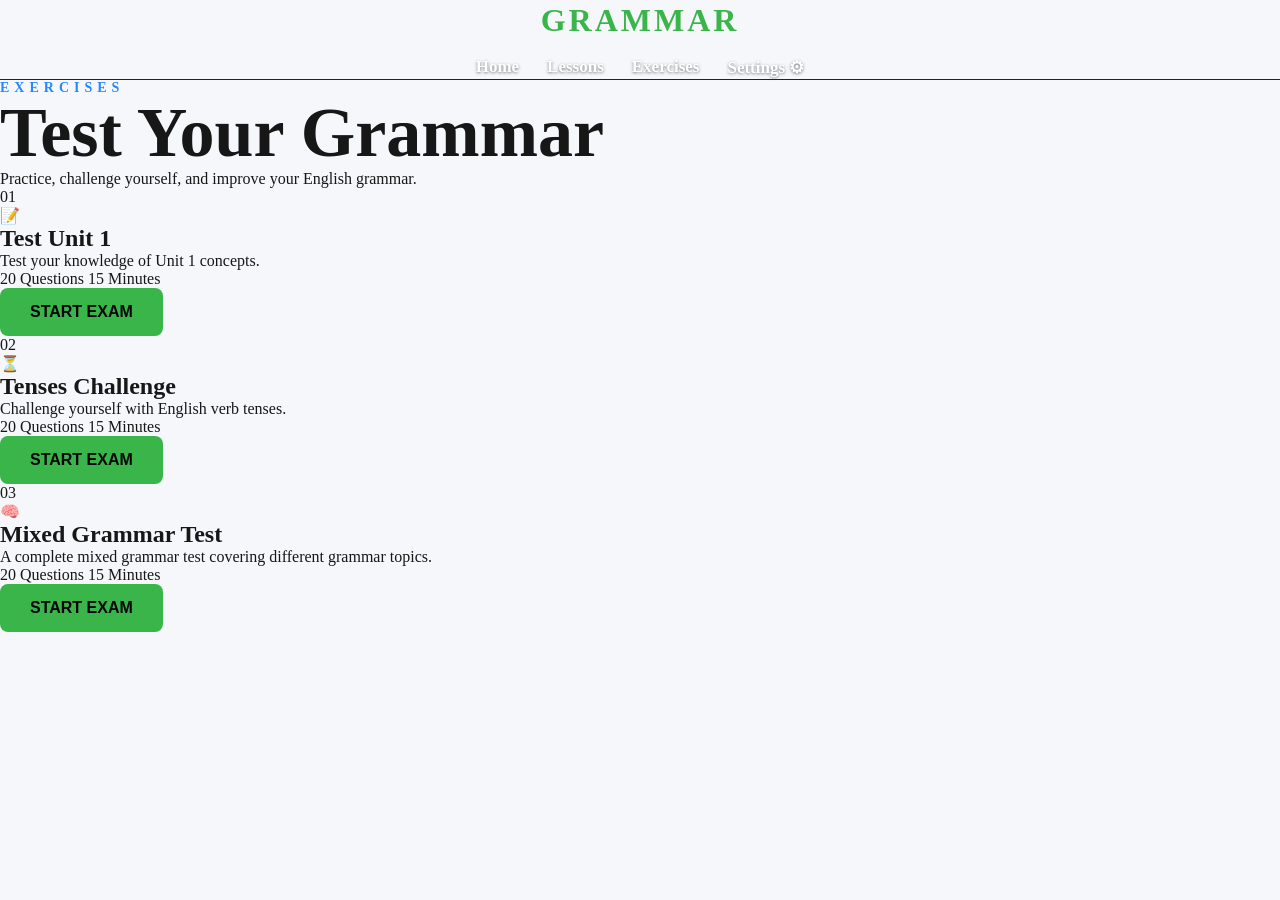
==== Exercises.html @ 9799be57 "Update Exercises.html" ====
<!DOCTYPE html>
<html lang="en">

<head>
	<meta charset="UTF-8">

	<meta
		name="viewport"
		content="width=device-width, initial-scale=1.0"
	>

	<title>GRAMMAR | Exercises</title>

	<link rel="stylesheet" href="Style.css">

</head>


<body>


	<!-- ================= NAVBAR ================= -->

	<nav class="main-navbar" aria-label="Main navigation">

		<h2>GRAMMAR</h2>

		<div class="nav-links">
			<a href="index.html">Home</a>
			<a href="Lessons.html">Lessons</a>
			<a href="Exercises.html" class="active">Exercises</a>
			<a href="settings.html">Settings ⚙</a>
		</div>

	</nav>


	<!-- ================= EXERCISES ================= -->

	<main class="exercises-page">

		<header class="exercises-header">

			<p class="section-label">EXERCISES</p>

			<h1>Test Your Grammar</h1>

			<p class="exercises-description">
				Practice, challenge yourself, and improve your English grammar.
			</p>

		</header>


		<section
			id="exercisesContainer"
			class="exercises-container"
			aria-label="Grammar exercises"
		></section>

	</main>

	<script src="script.js"></script>
	<script src="exercises.js"></script>

</body>

</html>
---- Style.css ----
:root {
    --background: #08080d;
    --text: white;
    --card: #111118;
    --border: #24242d;
    --muted: #aaa;
}

html[data-theme="light"] {
    --background: #f5f7fb;
    --text: #171717;
    --card: white;
    --border: #ddddE5;
    --muted: #666;
}

html[data-theme="dark"] {
    --background: #08080d;
    --text: white;
    --card: #111118;
    --border: #24242d;
    --muted: #aaa;
}

body {
    background: var(--background);
    color: var(--text);
    transition: background 0.3s ease, color 0.3s ease;
}

nav {
    border-bottom-color: var(--border);
}

.nav-links a {
    color: var(--text);
}

.settings-card {
    background: var(--card);
    border-color: var(--border);
}

.settings-card p,
.settings-header p {
    color: var(--muted);
}

.language-option,
.theme-option {
    color: var(--text);
    background: var(--card);
    border-color: var(--border);
}

.theme-option.selected {
    border-color: #39b54a;
    box-shadow: 0 0 0 2px rgba(57, 181, 74, 0.25);
}

* {
    margin: 0;
    padding: 0;
    box-sizing: border-box;
}

/* =====================
   SPLASH SCREEN
===================== */

#splash {
    position: fixed;
    inset: 0;

    background: #08080d;

    display: flex;
    flex-direction: column;
    justify-content: center;
    align-items: center;

    z-index: 9999;

    transition: opacity 0.5s ease;
}

#splash.hide {
    opacity: 0;
}


/* LOGO */

.logo {
    font-size: 55px;
    font-weight: 900;
    letter-spacing: 8px;

    /* أخضر عادي */
    color: #39b54a;

    opacity: 0;

    animation: logoShow 1.5s ease forwards;
}


/* LOADER */

.loader {
    width: 45px;
    height: 45px;

    margin-top: 30px;

    border-radius: 50%;

    border: 4px solid #222;

    border-top: 4px solid #39b54a;
    border-right: 4px solid #008cff;

    animation: spin 1s linear infinite;
}


#splash p {
    margin-top: 15px;

    color: #aaa;

    font-size: 14px;

    letter-spacing: 2px;
}


#splash h1 {
    width: min(100% - 32px, 700px);

    font-size: clamp(22px, 8vw, 60px);

    line-height: 1.05;

    text-align: center;

    white-space: nowrap;
}


/* =====================
   ANIMATIONS
===================== */

@keyframes logoShow {

    0% {
        opacity: 0;
        transform: scale(0.5);
    }

    70% {
        opacity: 1;
        transform: scale(1.1);
    }

    100% {
        opacity: 1;
        transform: scale(1);
    }

}


@keyframes spin {

    from {
        transform: rotate(0deg);
    }

    to {
        transform: rotate(360deg);
    }

}


/* =====================
   MAIN WEBSITE
===================== */

#main {
    display: none;

    min-height: 100vh;

    animation: homeShow 1s ease;
}


@keyframes homeShow {

    from {
        opacity: 0;
        transform: translateY(30px);
    }

    to {
        opacity: 1;
        transform: translateY(0);
    }

}


/* =====================
   NAVBAR
===================== */

nav {
    height: 80px;

    display: flex;

    align-items: center;

    justify-content: space-between;

    padding: 0 8%;

    border-bottom: 1px solid #222;
}


nav h2 {
    color: #39b54a;

    letter-spacing: 3px;
}


/* NAV LINKS */

.nav-links {
    display: flex;

    gap: 30px;
}


.nav-links a {
    color: white;

    text-decoration: none;

    transition: 0.3s;
}


.nav-links a:hover {
    color: #39b54a;
}


/* =====================
   HERO
===================== */

.hero {
    min-height: auto;
    margin-top: 0;
    padding: 60px 7% 40px;
    align-items: flex-start;
}


.small {
    color: #008cff;

    letter-spacing: 4px;

    margin-bottom: 20px;
}


h1 {
    font-size: 70px;

    line-height: 1.05;
}


h1 span {
    color: #39b54a;
}


.description {
    max-width: 550px;

    color: #aaa;

    font-size: 18px;

    line-height: 1.7;

    margin: 25px 0;
}


/* =====================
   BUTTON
===================== */

button,
.button {
    border: none;

    padding: 15px 30px;

    border-radius: 8px;

    background: #39b54a;

    color: #050505;

    font-size: 16px;

    font-weight: bold;

    cursor: pointer;

    transition: 0.3s;

    display: inline-block;

    text-decoration: none;
}


button:hover,
.button:hover {
    transform: scale(1.05);

    box-shadow:
        0 0 15px rgba(57, 181, 74, 0.4);
}


/* =====================
   MOBILE
===================== */

@media (max-width: 768px) {

    nav {
        height: auto;
        min-height: 60px;
        padding: 10px 6px;
        gap: 5px;
        flex-wrap: nowrap;
    }


    nav h2 {
        font-size: 15px;
        letter-spacing: 1px;
        flex-shrink: 0;
    }


    .nav-links {
        display: flex;
        align-items: center;
        justify-content: flex-end;
        gap: 8px;
        flex: 1;
        flex-wrap: nowrap;
    }


    .nav-links a {
        font-size: 11px;
        white-space: nowrap;
    }


    .hero {
        min-height: calc(100vh - 120px);

        padding: 50px 7%;
    }


    h1 {
        font-size: 45px;
    }


    .description {
        font-size: 16px;
    }


    .logo {
        font-size: 40px;

        letter-spacing: 5px;
    }


    #splash h1 {
        width: calc(100% - 32px);

        font-size: clamp(22px, 8vw, 32px);
    }

}

.sound-toggle {
    padding: 8px 12px;
    font-size: 20px;
    background: transparent;
    color: white;
}

/* SETTINGS PAGE */
.settings-page {
    width: min(900px, 92%);
    margin: 40px auto;
}

.settings-header {
    text-align: center;
    margin-bottom: 28px;
}

.settings-icon {
    font-size: 38px;
}

.settings-header h1 {
    font-size: 42px;
    margin: 10px 0;
}

.settings-header p,
.settings-card p {
    color: #aaa;
}

.settings-card {
    background: #111118;
    border: 1px solid #24242d;
    border-radius: 16px;
    padding: 22px;
    margin-bottom: 20px;
}

.settings-card-title {
    display: flex;
    align-items: center;
    gap: 14px;
    margin-bottom: 22px;
}

.settings-title-icon {
    font-size: 28px;
}

.settings-card-title h2 {
    font-size: 21px;
    margin-bottom: 4px;
}

.setting-row,
.app-info {
    display: flex;
    align-items: center;
    justify-content: space-between;
    gap: 20px;
    padding: 17px 0;
    border-top: 1px solid #252530;
}

.setting-row h3 {
    font-size: 16px;
    margin-bottom: 6px;
}

.setting-row p {
    font-size: 13px;
}

.volume-control {
    display: flex;
    align-items: center;
    gap: 10px;
    min-width: 180px;
}

.volume-control input {
    accent-color: #39b54a;
    width: 130px;
}

.language-options,
.theme-options {
    display: grid;
    gap: 10px;
}

.language-option,
.theme-option {
    display: flex;
    align-items: center;
    gap: 12px;
    width: 100%;
    padding: 14px;
    color: white;
    background: #181820;
    border: 1px solid #292936;
    border-radius: 12px;
}

.language-option {
    cursor: pointer;
}

.language-option input {
    display: none;
}

.language-info {
    display: flex;
    align-items: center;
    gap: 12px;
    flex: 1;
}

.language-info small {
    display: block;
    color: #999;
    margin-top: 4px;
}

.theme-options {
    grid-template-columns: repeat(3, 1fr);
}

.theme-option {
    justify-content: center;
    cursor: pointer;
    font-size: 15px;
}

.theme-option:hover,
.language-option:hover {
    border-color: #39b54a;
    background: #1d1d27;
}

@media (max-width: 600px) {
    nav {
        padding: 10px 8px;
        min-height: 60px;
        gap: 6px;
    }

    nav h2 {
        font-size: 15px;
        letter-spacing: 1px;
    }

    .nav-links {
        gap: 5px;
    }

    .nav-links a {
        font-size: 10px;
        white-space: nowrap;
    }

    .settings-page {
        width: 94%;
        margin: 25px auto;
    }

    .settings-header h1 {
        font-size: 30px;
    }

    .settings-card {
        padding: 16px;
        border-radius: 13px;
    }

    .setting-row {
        align-items: flex-start;
        flex-direction: column;
        gap: 12px;
    }

    .volume-control {
        width: 100%;
        min-width: 0;
    }

    .volume-control input {
        width: 100%;
    }

    .theme-options {
        grid-template-columns: 1fr;
    }

    .app-info {
        font-size: 14px;
    }
}

.main-navbar {
    display: flex;
    flex-direction: column;
    align-items: center;
    justify-content: center;
    gap: 18px;
    padding: 22px 30px;
    text-align: center;
}

.main-navbar h2 {
    margin: 0;
    font-size: 32px;
    font-weight: 800;
    letter-spacing: 2px;
    color: #7c3aed;
}

.main-navbar .nav-links {
    display: flex;
    justify-content: center;
    align-items: center;
    gap: 28px;
    flex-wrap: wrap;
}

.main-navbar .nav-links a {
    color: #222;
    font-size: 17px;
    font-weight: 700;
    text-decoration: none;
    transition: color 0.3s ease, transform 0.3s ease;
}

.main-navbar .nav-links a:hover {
    color: #7c3aed;
    transform: translateY(-2px);
}

@media (max-width: 600px) {
    .main-navbar .nav-links {
        gap: 14px;
    }

    .main-navbar .nav-links a {
        font-size: 15px;
    }
}

nav h2,
.main-navbar h2 {
    color: #39b54a !important;
    font-weight: 900;
    letter-spacing: 3px;
}

.nav-links a,
.main-navbar .nav-links a {
    color: #ffffff !important;
    font-size: 17px;
    font-weight: 700;
    text-decoration: none;
    text-shadow: 0 1px 3px rgba(0, 0, 0, 0.5);
}

.nav-links a:hover,
.main-navbar .nav-links a:hover {
    color: #39b54a !important;
}

.lessons-container {
    display: grid;
    grid-template-columns: repeat(auto-fit, minmax(240px, 1fr));
    gap: 24px;
    padding: 30px 7%;
}

.lesson-card {
    padding: 18px;
    border: 1px solid var(--border);
    border-radius: 16px;
    background: var(--card);
}

.lesson-card img {
    width: 100%;
    height: 160px;
    object-fit: cover;
    border-radius: 12px;
    cursor: pointer;
}

.lesson-card .lesson-content-image {
    height: auto;
    max-height: none;
    object-fit: contain;
    cursor: default;
}

.lesson-card h2 {
    color: #39b54a;
}

.lesson-card p,
.lesson-text p {
    color: var(--muted);
}

.lesson-content {
    display: none;
    margin: 20px 7%;
    padding: 25px;
    border: 1px solid var(--border);
    border-radius: 16px;
    background: var(--card);
}

.lesson-content.show {
    display: block;
}

.lesson-content-inner {
    position: relative;
}

.close-lesson {
    float: right;
    cursor: pointer;
}

.lesson-image {
    display: block;
    max-width: 100%;
    margin: 25px auto;
    border-radius: 12px;
    cursor: zoom-in;
}

.lesson-text {
    margin: 25px 0;
}
/* =========================================
   LESSONS PAGE
========================================= */


.lessons-page {

    width: 90%;

    max-width: 1000px;

    margin: 70px auto;

    padding-bottom: 80px;

}



/* HEADER */

.lessons-header {

    text-align: center;

    margin-bottom: 45px;

}


.section-label {

    color: #2588ff;

    letter-spacing: 5px;

    font-size: 14px;

    font-weight: bold;

}


.lessons-header h1 {

    font-size: 45px;

    margin: 10px 0;

}


.lessons-description {

    color: #999;

    font-size: 18px;

}



/* =========================================
   LESSON CARDS
========================================= */


.lessons-container {

    display: grid;

    grid-template-columns:
        repeat(2, 1fr);

    gap: 20px;

}



.lesson-card {

    background:
        rgba(255,255,255,0.04);

    border:
        1px solid rgba(255,255,255,0.08);

    border-radius: 20px;

    overflow: hidden;

    cursor: pointer;

    transition:
        transform 0.25s,
        border 0.25s,
        box-shadow 0.25s;

}


.lesson-card:hover {

    transform:
        translateY(-6px);

    border-color:
        #39c052;

    box-shadow:
        0 10px 35px
        rgba(57,192,82,0.12);

}

.lesson-card.is-hidden {
    display: none;
}

.lesson-card.is-open {
    grid-column: 1 / -1;
    cursor: default;
    transform: none;
    animation: lesson-card-open 0.35s ease both;
}

.lesson-card.is-open:hover {
    transform: none;
}

@keyframes lesson-card-open {
    from {
        opacity: 0.7;
        transform: translateY(10px) scale(0.98);
    }

    to {
        opacity: 1;
        transform: translateY(0) scale(1);
    }
}

/* IMAGE */

.lesson-image {

    position: relative;

    width: 100%;

    height: 210px;

    overflow: hidden;

}


.lesson-image img {

    width: 100%;

    height: 100%;

    object-fit: cover;

    display: block;

    transition:
        transform 0.4s;

}


.lesson-card:hover
.lesson-image img {

    transform:
        scale(1.05);

}



/* NUMBER */

.lesson-number {

    position: absolute;

    top: 15px;

    left: 15px;

    background:
        #39c052;

    color:
        #000;

    font-weight: bold;

    padding:
        7px 12px;

    border-radius:
        10px;

}



/* CARD INFO */

.lesson-card-info {

    padding: 22px;

}


.lesson-card-info h2 {

    margin: 0 0 8px;

    font-size: 24px;

}


.lesson-card-info p {

    margin: 0 0 18px;

    color: #999;

}


.lesson-open {

    color:
        #39c052;

    font-weight:
        bold;

}



/* =========================================
   LESSON CONTENT
========================================= */


.lesson-content {

    display: none;

    margin-top: 35px;

}

.lesson-content.show {

    display: block;

}



.lesson-content-inner {

    padding: 30px;

    border-radius: 22px;

    background:
        rgba(255,255,255,0.035);

    border:
        1px solid rgba(255,255,255,0.08);

}



.lesson-content-header {

    margin-bottom: 30px;

}


.lesson-content-header span {

    color:
        #2588ff;

    letter-spacing:
        4px;

    font-size:
        13px;

}


.lesson-content-header h2 {

    font-size:
        35px;

    margin:
        10px 0;

}


.lesson-content-header p {

    color:
        #999;

}



/* CONTENT IMAGES */

.lesson-content-image {

    display: block;

    width: 100%;

    max-width: 850px;

    height: auto;

    margin:
        25px auto;

    border-radius:
        15px;

}

.lesson-card-content {
    padding: 30px;
    border-radius: 20px;
    background: rgba(255, 255, 255, 0.035);
    border: 1px solid rgba(255, 255, 255, 0.08);
    animation: lesson-content-reveal 0.3s ease both;
}

.lesson-back {
    display: inline-flex;
    align-items: center;
    gap: 8px;
    margin-bottom: 28px;
    padding: 10px 14px;
    border: 1px solid rgba(57, 192, 82, 0.45);
    border-radius: 10px;
    background: transparent;
    color: #39c052;
    font: inherit;
    font-weight: 700;
    cursor: pointer;
    transition: background 0.2s, color 0.2s;
}

.lesson-back:hover {
    background: #39c052;
    color: #000;
}

@keyframes lesson-content-reveal {
    from {
        opacity: 0;
        transform: translateY(12px);
    }

    to {
        opacity: 1;
        transform: translateY(0);
    }
}



/* TEXT */

.lesson-text {

    margin:
        30px 0;

}


.lesson-text h3 {

    color:
        #39c052;

    font-size:
        25px;

    margin-bottom:
        10px;

}


.lesson-text p {

    color:
        #ddd;

    font-size:
        18px;

    line-height:
        1.8;

}



/* =========================================
   MOBILE
========================================= */


@media (max-width: 600px) {


    .lessons-page {

        width: 92%;

        margin:
            45px auto;

    }


    .lessons-header h1 {

        font-size:
            34px;

    }


    .lessons-description {

        font-size:
            16px;

    }


    .lessons-container {

        grid-template-columns:
            1fr;

    }


    .lesson-image {

        height:
            180px;

    }


    .lesson-card-info h2 {

        font-size:
            21px;

    }


    .lesson-content-inner {

        padding:
            20px;

    }


    .lesson-card-content {

        padding:
            20px;

    }


    .lesson-content-header h2 {

        font-size:
            28px;

    }


    .lesson-text p {

        font-size:
            16px;

    }


    .lesson-content-image {

        width: 100%;

        border-radius:
            12px;

    }

}
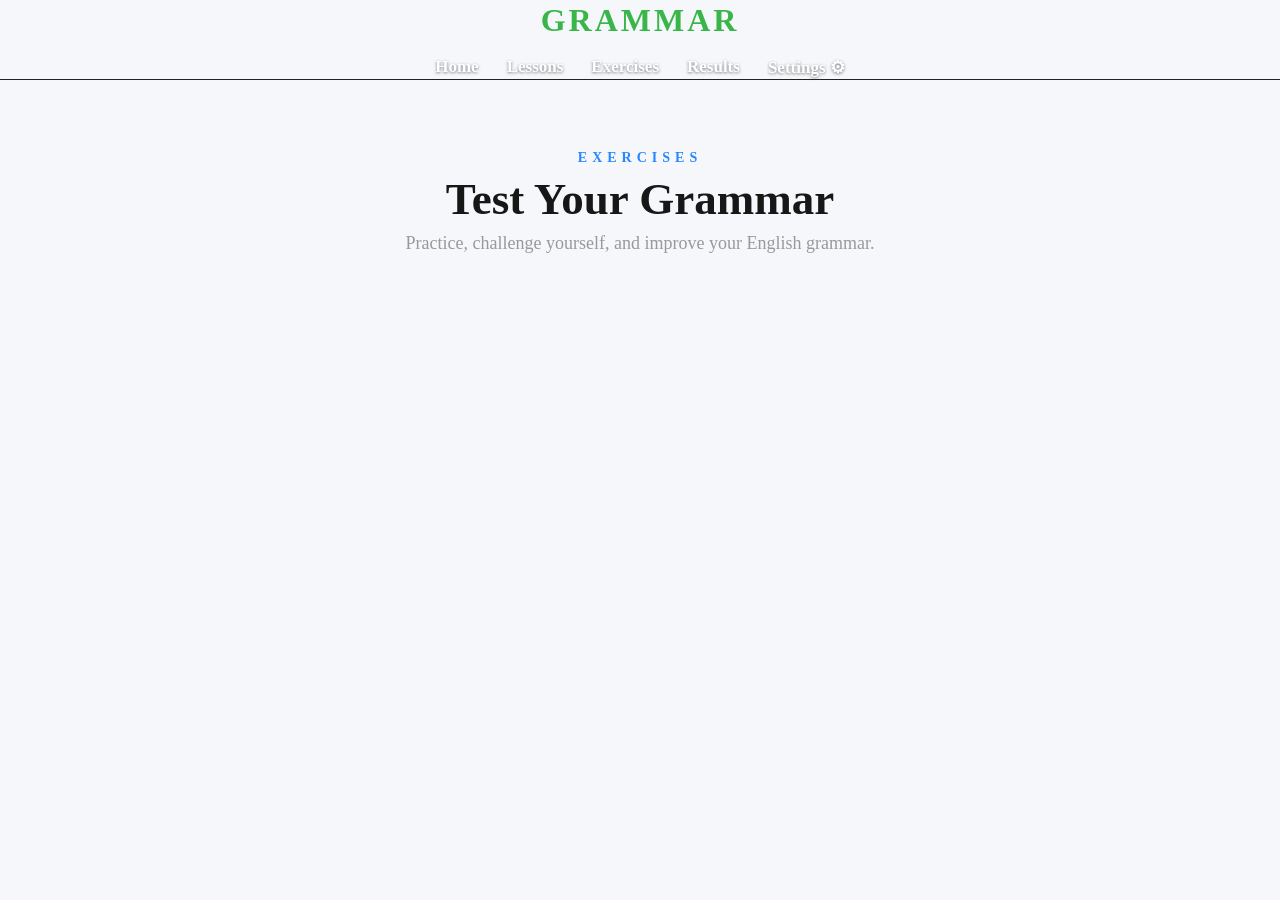
==== commit c7369c52: "Update Exercises.html" ====
--- a/Exercises.html
+++ b/Exercises.html
@@ -29,6 +29,7 @@
 			<a href="index.html">Home</a>
 			<a href="Lessons.html">Lessons</a>
 			<a href="Exercises.html" class="active">Exercises</a>
+			<a href="Results.html">Results</a>
 			<a href="settings.html">Settings ⚙</a>
 		</div>
 
--- a/Style.css
+++ b/Style.css
@@ -889,6 +889,429 @@
 
 .lesson-card.is-open:hover {
     transform: none;
+}
+
+/* =========================================
+   EXERCISE CARDS
+========================================= */
+
+.exercises-page {
+    width: 90%;
+    max-width: 1000px;
+    margin: 70px auto;
+    padding-bottom: 80px;
+}
+
+.exercises-header {
+    margin-bottom: 45px;
+    text-align: center;
+}
+
+.exercises-header h1 {
+    margin: 10px 0;
+    font-size: 45px;
+}
+
+.exercises-description {
+    color: #999;
+    font-size: 18px;
+}
+
+.exercises-container {
+    display: grid;
+    grid-template-columns: repeat(2, 1fr);
+    gap: 20px;
+}
+
+.exercise-card {
+    position: relative;
+    display: flex;
+    min-height: 330px;
+    flex-direction: column;
+    padding: 22px;
+    border: 1px solid rgba(255, 255, 255, 0.08);
+    border-radius: 20px;
+    background: rgba(255, 255, 255, 0.04);
+    transition: transform 0.25s, border 0.25s, box-shadow 0.25s;
+}
+
+.exercise-card:hover {
+    transform: translateY(-6px);
+    border-color: #39c052;
+    box-shadow: 0 10px 35px rgba(57, 192, 82, 0.12);
+}
+
+.exercise-card.is-hidden {
+    display: none;
+}
+
+.exercise-card.is-open {
+    grid-column: 1 / -1;
+    min-height: 0;
+    cursor: default;
+    transform: none;
+    animation: exercise-card-open 0.35s ease both;
+}
+
+.exercise-card.is-open:hover {
+    transform: none;
+}
+
+@keyframes exercise-card-open {
+    from {
+        opacity: 0.7;
+        transform: translateY(10px) scale(0.98);
+    }
+
+    to {
+        opacity: 1;
+        transform: translateY(0) scale(1);
+    }
+}
+
+.exercise-number {
+    align-self: flex-start;
+    padding: 7px 12px;
+    border-radius: 10px;
+    background: #39c052;
+    color: #000;
+    font-weight: bold;
+}
+
+.exercise-icon {
+    margin: 22px 0 10px;
+    color: #2588ff;
+    font-size: 42px;
+    line-height: 1;
+}
+
+.exercise-info h2 {
+    margin: 0 0 8px;
+    color: #39c052;
+    font-size: 24px;
+}
+
+.exercise-info p {
+    margin: 0;
+    color: #999;
+    line-height: 1.6;
+}
+
+.exercise-meta {
+    display: flex;
+    gap: 18px;
+    margin-top: auto;
+    padding: 22px 0 18px;
+    color: #ddd;
+    font-size: 14px;
+}
+
+.question-count,
+.exam-time {
+    color: #2588ff;
+}
+
+.start-exam-btn {
+    width: 100%;
+    padding: 12px 16px;
+    border: 1px solid rgba(57, 192, 82, 0.55);
+    border-radius: 10px;
+    background: transparent;
+    color: #39c052;
+    font: inherit;
+    font-weight: bold;
+    cursor: pointer;
+    transition: background 0.2s, color 0.2s;
+}
+
+.start-exam-btn:hover {
+    background: #39c052;
+    color: #000;
+}
+
+.start-exam-btn:disabled {
+    border-color: rgba(153, 153, 153, 0.35);
+    color: #777;
+    cursor: not-allowed;
+}
+
+.start-exam-btn:disabled:hover {
+    background: transparent;
+    color: #777;
+}
+
+.exam-container {
+    display: none;
+}
+
+.exam-container.is-active {
+    display: block;
+    margin-top: 10px;
+    padding: 30px;
+    border: 1px solid rgba(255, 255, 255, 0.08);
+    border-radius: 16px;
+    background: rgba(0, 0, 0, 0.12);
+}
+
+.exam-header,
+.exam-actions {
+    display: flex;
+    align-items: center;
+    justify-content: space-between;
+    gap: 16px;
+}
+
+.back-exam-btn,
+.previous-question-btn,
+.next-question-btn,
+.submit-exam-btn {
+    padding: 10px 14px;
+    border: 1px solid rgba(57, 192, 82, 0.55);
+    border-radius: 10px;
+    background: transparent;
+    color: #39c052;
+    font: inherit;
+    font-weight: 700;
+    cursor: pointer;
+}
+
+.back-exam-btn:hover,
+.previous-question-btn:hover,
+.next-question-btn:hover,
+.submit-exam-btn:hover {
+    background: #39c052;
+    color: #000;
+}
+
+.exam-timer {
+    color: #2588ff;
+    font-size: 20px;
+    font-weight: 700;
+}
+
+.exam-progress-info {
+    margin: 28px 0 8px;
+    color: #999;
+}
+
+.exam-progress {
+    width: 100%;
+    height: 8px;
+    accent-color: #39c052;
+}
+
+.exam-question h2 {
+    margin: 28px 0 20px;
+    color: #ddd;
+    font-size: 24px;
+}
+
+.answer-options {
+    display: grid;
+    gap: 12px;
+}
+
+.answer-option {
+    display: flex;
+    align-items: center;
+    gap: 10px;
+    padding: 14px;
+    border: 1px solid rgba(255, 255, 255, 0.1);
+    border-radius: 10px;
+    color: #ddd;
+    cursor: pointer;
+}
+
+.answer-option:has(input:checked) {
+    border-color: #39c052;
+    color: #39c052;
+}
+
+.exam-actions {
+    justify-content: flex-end;
+    margin-top: 28px;
+}
+
+.exam-empty,
+.exam-result {
+    text-align: center;
+}
+
+.exam-empty h2,
+.exam-result h2 {
+    color: #39c052;
+}
+
+.exam-empty p,
+.exam-result p {
+    color: #999;
+}
+
+.exam-score {
+    color: #2588ff !important;
+    font-size: 38px;
+    font-weight: 700;
+}
+
+.exam-percentage {
+    color: #39c052 !important;
+    font-size: 28px;
+    font-weight: 700;
+}
+
+.wrong-answers {
+    margin-top: 28px;
+    text-align: left;
+}
+
+.wrong-answers h3 {
+    color: #ddd;
+}
+
+.wrong-answer {
+    margin-top: 14px;
+    padding: 14px;
+    border-left: 3px solid #d64b4b;
+    background: rgba(214, 75, 75, 0.08);
+}
+
+.wrong-answer h4 {
+    margin: 0 0 8px;
+    color: #ddd;
+}
+
+.wrong-answer p {
+    margin: 5px 0;
+}
+
+.all-answers-correct {
+    color: #39c052 !important;
+}
+
+.results-page {
+    width: 90%;
+    max-width: 1000px;
+    margin: 70px auto;
+    padding-bottom: 80px;
+}
+
+.results-header {
+    margin-bottom: 45px;
+    text-align: center;
+}
+
+.results-header h1 {
+    margin: 10px 0;
+    font-size: 45px;
+}
+
+.results-description {
+    color: #999;
+    font-size: 18px;
+}
+
+.clear-results-btn {
+    margin-top: 18px;
+    padding: 10px 14px;
+    border: 1px solid rgba(214, 75, 75, 0.65);
+    border-radius: 10px;
+    background: transparent;
+    color: #d64b4b;
+    font: inherit;
+    font-weight: 700;
+    cursor: pointer;
+}
+
+.clear-results-btn:hover {
+    background: #d64b4b;
+    color: #fff;
+}
+
+.clear-results-btn:disabled {
+    cursor: not-allowed;
+    opacity: 0.45;
+}
+
+.results-container {
+    display: grid;
+    gap: 20px;
+}
+
+.result-card {
+    padding: 24px;
+    border: 1px solid rgba(255, 255, 255, 0.08);
+    border-radius: 16px;
+    background: rgba(255, 255, 255, 0.04);
+}
+
+.result-card-header {
+    display: flex;
+    align-items: flex-start;
+    justify-content: space-between;
+    gap: 20px;
+}
+
+.result-card h2 {
+    margin: 4px 0 8px;
+    color: #ddd;
+}
+
+.result-card time,
+.result-attempt {
+    color: #999;
+    font-size: 14px;
+}
+
+.result-attempt {
+    margin: 0;
+    color: #39c052;
+}
+
+.result-summary {
+    display: grid;
+    min-width: 90px;
+    text-align: center;
+}
+
+.result-summary strong {
+    color: #39c052;
+    font-size: 32px;
+}
+
+.result-summary span {
+    color: #999;
+}
+
+.result-wrong-answers {
+    margin-top: 24px;
+}
+
+.result-wrong-answers h3 {
+    color: #ddd;
+}
+
+.results-empty {
+    padding: 60px 20px;
+    border: 1px dashed rgba(255, 255, 255, 0.16);
+    text-align: center;
+}
+
+.results-empty h2 {
+    color: #39c052;
+}
+
+.results-empty p {
+    color: #999;
+}
+
+@media (max-width: 600px) {
+    .result-card-header {
+        flex-direction: column;
+    }
+
+    .result-summary {
+        text-align: left;
+    }
 }
 
 @keyframes lesson-card-open {
@@ -1233,6 +1656,48 @@
     }
 
 
+    .exercises-page {
+
+        width: 92%;
+
+        margin:
+            45px auto;
+
+    }
+
+
+    .exercises-header h1 {
+
+        font-size:
+            34px;
+
+    }
+
+
+    .exercises-description {
+
+        font-size:
+            16px;
+
+    }
+
+
+    .exercises-container {
+
+        grid-template-columns:
+            1fr;
+
+    }
+
+
+    .exercise-card {
+
+        min-height:
+            300px;
+
+    }
+
+
     .lesson-image {
 
         height:
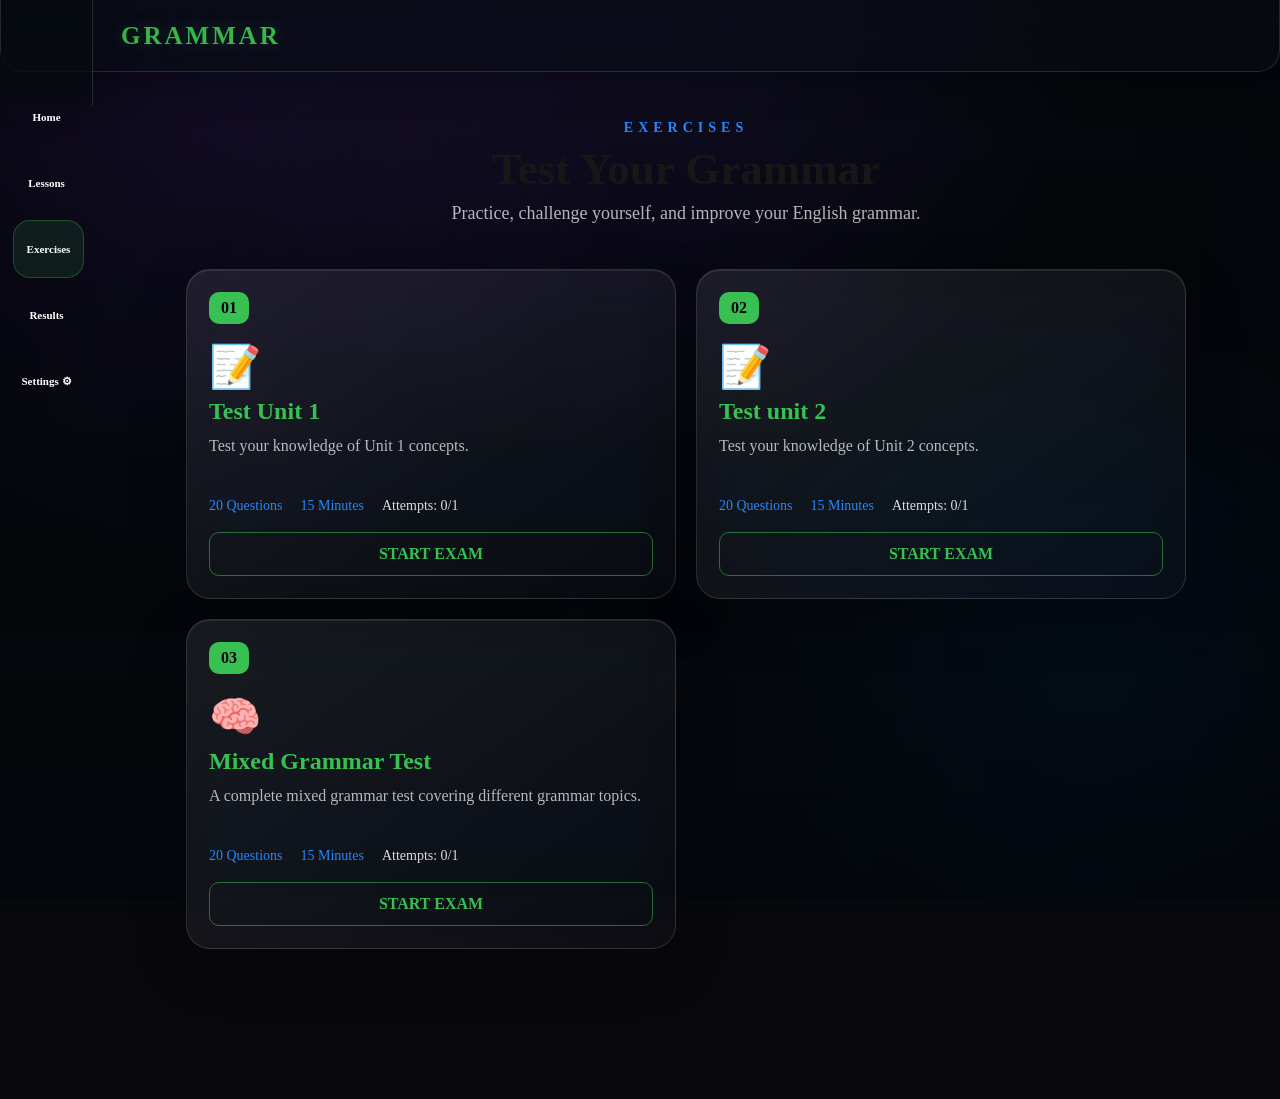
==== commit d11a8ce6: "Format HTML file for better readability" ====
--- a/Exercises.html
+++ b/Exercises.html
@@ -30,7 +30,7 @@
 			<a href="Lessons.html">Lessons</a>
 			<a href="Exercises.html" class="active">Exercises</a>
 			<a href="Results.html">Results</a>
-			<a href="settings.html">Settings ⚙</a>
+			<a href="Settings.html">Settings ⚙</a>
 		</div>
 
 	</nav>
--- a/Style.css
+++ b/Style.css
@@ -4,6 +4,8 @@
     --card: #111118;
     --border: #24242d;
     --muted: #aaa;
+    --accent: #39b54a;
+    --accent-secondary: #008cff;
 }
 
 html[data-theme="light"] {
@@ -12,6 +14,8 @@
     --card: white;
     --border: #ddddE5;
     --muted: #666;
+    --accent: #218838;
+    --accent-secondary: #006dcc;
 }
 
 html[data-theme="dark"] {
@@ -20,6 +24,8 @@
     --card: #111118;
     --border: #24242d;
     --muted: #aaa;
+    --accent: #39b54a;
+    --accent-secondary: #008cff;
 }
 
 body {
@@ -347,11 +353,21 @@
 }
 
 
+.home-verse {
+    width: 100%;
+    margin: 42px 0 0;
+    color: #f2f2f2;
+    font-size: 22px;
+    line-height: 1.9;
+    text-align: center;
+}
+
+
 /* =====================
    MOBILE
 ===================== */
 
-@media (max-width: 768px) {
+@media (max-width: 760px) {
 
     nav {
         height: auto;
@@ -658,6 +674,60 @@
     transform: translateY(-2px);
 }
 
+.main-navbar .nav-links .whatsapp-link {
+    display: inline-flex;
+    align-items: center;
+    justify-content: center;
+    width: 38px;
+    height: 38px;
+    color: #25d366 !important;
+    text-shadow: none;
+    border: 1px solid rgba(37, 211, 102, 0.45);
+    border-radius: 50%;
+    transition: color 0.3s ease, background-color 0.3s ease, transform 0.3s ease;
+}
+
+.main-navbar .nav-links .whatsapp-link svg {
+    width: 22px;
+    height: 22px;
+    fill: currentColor;
+}
+
+.main-navbar .nav-links .whatsapp-link:hover {
+    color: #ffffff !important;
+    background-color: #25d366;
+    transform: translateY(-2px) scale(1.05);
+}
+
+.main-navbar .nav-links .login-link {
+    display: inline-flex;
+    align-items: center;
+    justify-content: center;
+    width: 38px;
+    height: 38px;
+    padding: 0;
+    color: #39b54a !important;
+    text-shadow: none;
+    background: transparent;
+    border: 1px solid rgba(57, 181, 74, 0.45);
+    border-radius: 50%;
+    transition: color 0.3s ease, background-color 0.3s ease, transform 0.3s ease;
+}
+
+.main-navbar .nav-links .login-link svg {
+    width: 22px;
+    height: 22px;
+    fill: currentColor;
+}
+
+.main-navbar .nav-links .login-link:hover,
+.main-navbar .nav-links .login-link:focus-visible {
+    color: #ffffff !important;
+    background-color: #39b54a;
+    transform: translateY(-2px) scale(1.05);
+    outline: none;
+}
+
 @media (max-width: 600px) {
     .main-navbar .nav-links {
         gap: 14px;
@@ -665,6 +735,16 @@
 
     .main-navbar .nav-links a {
         font-size: 15px;
+    }
+
+    .main-navbar .nav-links .whatsapp-link {
+        width: 34px;
+        height: 34px;
+    }
+
+    .main-navbar .nav-links .login-link {
+        width: 34px;
+        height: 34px;
     }
 }
 
@@ -749,6 +829,293 @@
     cursor: pointer;
 }
 
+/* AUTH PAGE */
+.auth-page {
+    min-height: 100vh;
+    display: grid;
+    place-items: center;
+    position: relative;
+    padding: 56px 7%;
+    overflow: hidden;
+    background:
+        linear-gradient(135deg, var(--background) 0%, var(--auth-background-mid) 52%, var(--background) 100%);
+}
+
+:root {
+    --auth-background-mid: #0d1512;
+}
+
+html[data-theme="light"] {
+    --auth-background-mid: #e8f4eb;
+}
+
+.auth-page::before,
+.auth-page::after {
+    content: "";
+    position: absolute;
+    width: 360px;
+    height: 360px;
+    border: 1px solid color-mix(in srgb, var(--accent) 18%, transparent);
+    border-radius: 50%;
+    pointer-events: none;
+}
+
+.auth-page::before {
+    top: -190px;
+    right: -100px;
+}
+
+.auth-page::after {
+    bottom: -240px;
+    left: -120px;
+    border-color: color-mix(in srgb, var(--accent) 16%, transparent);
+}
+
+.auth-shell {
+    position: relative;
+    z-index: 1;
+    width: min(1050px, 100%);
+    display: grid;
+    grid-template-columns: 1.1fr minmax(320px, 430px);
+    gap: 64px;
+    align-items: center;
+}
+
+.section-label {
+    color: var(--accent);
+    font-size: 12px;
+    font-weight: 800;
+    letter-spacing: 3px;
+}
+
+.auth-mark {
+    display: grid;
+    place-items: center;
+    width: 58px;
+    height: 58px;
+    margin-bottom: 24px;
+    border: 1px solid color-mix(in srgb, var(--accent) 50%, transparent);
+    border-radius: 16px;
+    background: color-mix(in srgb, var(--accent) 8%, transparent);
+    box-shadow: 0 0 0 8px color-mix(in srgb, var(--accent) 4%, transparent);
+    color: var(--accent);
+    font-size: 28px;
+    font-weight: 900;
+}
+
+.auth-brand h1 {
+    margin-top: 18px;
+    font-size: clamp(42px, 6vw, 74px);
+}
+
+.auth-brand h1 span {
+    color: var(--accent);
+}
+
+.auth-brand-description {
+    max-width: 430px;
+    margin-top: 24px;
+    color: var(--muted);
+    font-size: 17px;
+    line-height: 1.7;
+}
+
+.auth-card {
+    padding: 38px;
+    border: 1px solid var(--border);
+    border-radius: 20px;
+    background: color-mix(in srgb, var(--card) 92%, transparent);
+    box-shadow: 0 28px 80px rgba(0, 0, 0, 0.36);
+    backdrop-filter: blur(14px);
+}
+
+.auth-heading h2 {
+    margin: 10px 0 8px;
+    font-size: clamp(26px, 4vw, 34px);
+    line-height: 1.15;
+}
+
+.auth-heading p:last-child,
+.user-panel p {
+    color: var(--muted);
+}
+
+.auth-card form {
+    display: grid;
+    gap: 16px;
+    margin-top: 26px;
+}
+
+.auth-card label {
+    display: grid;
+    gap: 8px;
+    color: var(--text);
+    font-size: 14px;
+    font-weight: 700;
+}
+
+.auth-card input {
+    width: 100%;
+    padding: 13px 14px;
+    border: 1px solid var(--border);
+    border-radius: 8px;
+    outline: none;
+    background: var(--background);
+    color: var(--text);
+    font: inherit;
+}
+
+.auth-card input:focus {
+    border-color: var(--accent);
+    box-shadow: 0 0 0 3px color-mix(in srgb, var(--accent) 15%, transparent);
+}
+
+.auth-primary,
+.auth-google {
+    width: 100%;
+}
+
+.auth-primary {
+    margin-top: 4px;
+}
+
+.auth-google {
+    display: flex;
+    align-items: center;
+    justify-content: center;
+    gap: 12px;
+    min-height: 52px;
+    margin-top: 28px;
+    border: 1px solid var(--border);
+    border-radius: 10px;
+    background: #fff;
+    color: #171717;
+    font-size: 15px;
+    font-weight: 800;
+    transition: border-color 0.2s ease, box-shadow 0.2s ease, transform 0.2s ease;
+}
+
+.google-icon {
+    display: grid;
+    place-items: center;
+    width: 25px;
+    height: 25px;
+    border-radius: 50%;
+    color: #4285f4;
+    font-family: Georgia, serif;
+    font-size: 21px;
+    font-weight: 700;
+}
+
+.auth-google:hover {
+    border-color: var(--accent);
+    box-shadow: 0 10px 24px color-mix(in srgb, var(--accent) 18%, transparent);
+    transform: translateY(-2px);
+}
+
+.auth-google:focus-visible {
+    outline: 3px solid color-mix(in srgb, var(--accent) 35%, transparent);
+    outline-offset: 3px;
+}
+
+.auth-divider {
+    display: flex;
+    align-items: center;
+    gap: 12px;
+    margin: 22px 0;
+    color: var(--muted);
+    font-size: 13px;
+}
+
+.auth-divider::before,
+.auth-divider::after {
+    content: "";
+    height: 1px;
+    flex: 1;
+    background: var(--border);
+}
+
+.auth-switch {
+    display: block;
+    width: 100%;
+    margin-top: 18px;
+    padding: 0;
+    background: transparent;
+    color: var(--accent);
+    font-size: 14px;
+}
+
+.auth-switch:hover {
+    transform: none;
+    box-shadow: none;
+    color: var(--accent);
+}
+
+.auth-message {
+    margin-top: 16px;
+    color: #ff7979;
+    font-size: 13px;
+    line-height: 1.5;
+}
+
+.login-verse {
+    margin: 28px 0 0;
+    padding-top: 22px;
+    border-top: 1px solid var(--border);
+    color: var(--muted);
+    font-size: 14px;
+    line-height: 2;
+    text-align: center;
+}
+
+.auth-message[data-type="success"] {
+    color: var(--accent);
+}
+
+.auth-footer {
+    margin-top: 24px;
+    color: var(--muted);
+    font-size: 12px;
+    text-align: center;
+}
+
+.user-panel {
+    margin-top: 24px;
+    padding-top: 20px;
+    border-top: 1px solid var(--border);
+    text-align: center;
+}
+
+.user-panel strong {
+    display: block;
+    margin-top: 6px;
+    overflow-wrap: anywhere;
+}
+
+@media (max-width: 760px) {
+    .auth-page {
+        padding: 32px 6%;
+    }
+
+    .auth-shell {
+        grid-template-columns: 1fr;
+        gap: 30px;
+    }
+
+    .auth-brand h1 {
+        font-size: 42px;
+    }
+
+    .auth-card {
+        padding: 24px;
+    }
+
+    .auth-brand-description {
+        margin-top: 18px;
+        font-size: 15px;
+    }
+}
+
 .lesson-image {
     display: block;
     max-width: 100%;
@@ -818,6 +1185,33 @@
 
     font-size: 18px;
 
+}
+
+
+.lesson-link {
+    margin: 30px 0;
+    padding: 22px;
+    border: 1px solid rgba(57, 192, 82, 0.35);
+    border-radius: 12px;
+    background: rgba(57, 192, 82, 0.08);
+}
+
+.lesson-link h3 {
+    margin-bottom: 10px;
+    color: #39c052;
+    font-size: 25px;
+}
+
+.lesson-link p {
+    margin-bottom: 16px;
+    color: #ddd;
+    font-size: 18px;
+    line-height: 1.8;
+}
+
+.lesson-link a {
+    color: #fff;
+    font-weight: 700;
 }
 
 
@@ -1100,6 +1494,45 @@
     accent-color: #39c052;
 }
 
+.question-navigator {
+    display: flex;
+    flex-wrap: wrap;
+    gap: 8px;
+    margin-top: 22px;
+    padding: 12px;
+    border: 1px solid rgba(255, 255, 255, 0.08);
+    border-radius: 12px;
+    background: rgba(255, 255, 255, 0.03);
+}
+
+.question-number-btn {
+    min-width: 38px;
+    height: 38px;
+    padding: 0 8px;
+    border: 1px solid rgba(255, 255, 255, 0.16);
+    border-radius: 8px;
+    background: transparent;
+    color: #999;
+    font: inherit;
+    font-weight: 700;
+    cursor: pointer;
+}
+
+.question-number-btn:hover,
+.question-number-btn.is-current {
+    border-color: #39c052;
+    color: #39c052;
+}
+
+.question-number-btn.is-answered {
+    background: rgba(57, 192, 82, 0.18);
+    color: #ddd;
+}
+
+.question-number-btn.is-current {
+    box-shadow: 0 0 0 2px rgba(57, 192, 82, 0.2);
+}
+
 .exam-question h2 {
     margin: 28px 0 20px;
     color: #ddd;
@@ -1127,6 +1560,23 @@
     color: #39c052;
 }
 
+.exam-validation-message {
+    margin: 14px 0 0;
+    color: #dca64b !important;
+    text-align: right;
+}
+
+.submit-exam-btn:disabled {
+    border-color: rgba(153, 153, 153, 0.35);
+    color: #777;
+    cursor: not-allowed;
+}
+
+.submit-exam-btn:disabled:hover {
+    background: transparent;
+    color: #777;
+}
+
 .exam-actions {
     justify-content: flex-end;
     margin-top: 28px;
@@ -1208,28 +1658,6 @@
 .results-description {
     color: #999;
     font-size: 18px;
-}
-
-.clear-results-btn {
-    margin-top: 18px;
-    padding: 10px 14px;
-    border: 1px solid rgba(214, 75, 75, 0.65);
-    border-radius: 10px;
-    background: transparent;
-    color: #d64b4b;
-    font: inherit;
-    font-weight: 700;
-    cursor: pointer;
-}
-
-.clear-results-btn:hover {
-    background: #d64b4b;
-    color: #fff;
-}
-
-.clear-results-btn:disabled {
-    cursor: not-allowed;
-    opacity: 0.45;
 }
 
 .results-container {
@@ -1599,7 +2027,7 @@
 }
 
 
-.lesson-text p {
+.lesson-text-body {
 
     color:
         #ddd;
@@ -1609,7 +2037,41 @@
 
     line-height:
         1.8;
-
+    overflow-wrap: anywhere;
+
+}
+
+
+.lesson-text-body h4 {
+    margin: 28px 0 14px;
+    color: #39c052;
+    font-size: 22px;
+    line-height: 1.4;
+}
+
+.lesson-text-body h4:first-child {
+    margin-top: 0;
+}
+
+.lesson-text-body br + h4 {
+    margin-top: 28px;
+}
+
+.lesson-text-body strong {
+    display: inline-block;
+    margin-top: 12px;
+    color: #fff;
+}
+
+.lesson-bullet {
+    margin: 8px 0;
+    padding-left: 18px;
+}
+
+.lesson-bullet::before {
+    content: "•";
+    margin-right: 8px;
+    color: #39c052;
 }
 
 
@@ -1738,11 +2200,31 @@
     }
 
 
-    .lesson-text p {
+    .lesson-text-body {
 
         font-size:
             16px;
 
+        line-height:
+            1.9;
+
+    }
+
+
+    .lesson-text-body h4,
+    .lesson-link h3 {
+
+        font-size:
+            20px;
+
+    }
+
+
+    .lesson-link {
+
+        padding:
+            18px;
+
     }
 
 
@@ -1756,3 +2238,406 @@
     }
 
 }
+
+/* =========================================================
+   GRAMMAR — ORGANIC BLURRY GLASS RESPONSIVE UI
+   Added as an override layer so the original styling stays intact.
+========================================================= */
+
+:root {
+    --glass-bg: rgba(12, 16, 22, 0.48);
+    --glass-bg-strong: rgba(10, 14, 20, 0.68);
+    --glass-border: rgba(255, 255, 255, 0.13);
+    --glass-highlight: rgba(255, 255, 255, 0.08);
+    --glass-blur: 18px;
+    --site-bg-image: none; /* replace with: url("your-sea-image.jpg") */
+}
+
+/* Dedicated atmospheric background */
+body {
+    position: relative;
+    min-height: 100vh;
+    overflow-x: hidden;
+    background:
+        radial-gradient(circle at 15% 15%, rgba(124, 58, 237, 0.18), transparent 32%),
+        radial-gradient(circle at 85% 75%, rgba(0, 140, 255, 0.13), transparent 30%),
+        linear-gradient(rgba(5, 8, 13, 0.58), rgba(5, 8, 13, 0.76)),
+        var(--site-bg-image),
+        #08080d;
+    background-size: cover;
+    background-position: center;
+    background-attachment: fixed;
+}
+
+/* When a real landscape photo is supplied, the image becomes the visual layer. */
+body::before {
+    content: "";
+    position: fixed;
+    inset: 0;
+    z-index: -2;
+    pointer-events: none;
+    background:
+        linear-gradient(180deg, rgba(5, 8, 13, 0.30), rgba(5, 8, 13, 0.72)),
+        var(--site-bg-image);
+    background-size: cover;
+    background-position: center;
+    filter: blur(2px);
+    transform: scale(1.02);
+}
+
+body::after {
+    content: "";
+    position: fixed;
+    inset: 0;
+    z-index: -1;
+    pointer-events: none;
+    background:
+        radial-gradient(circle at 50% 0%, rgba(124, 58, 237, 0.10), transparent 42%),
+        linear-gradient(90deg, rgba(0,0,0,.12), transparent 45%, rgba(0,0,0,.16));
+}
+
+/* =========================================================
+   TOP BAR
+========================================================= */
+
+.main-navbar,
+nav {
+    position: sticky;
+    top: 0;
+    z-index: 1000;
+    min-height: 72px;
+    height: auto;
+    padding: 14px 28px;
+    border: 1px solid var(--glass-border);
+    border-top: 0;
+    border-radius: 0 0 22px 22px;
+    background: var(--glass-bg-strong);
+    box-shadow: 0 12px 35px rgba(0, 0, 0, 0.22);
+    backdrop-filter: blur(var(--glass-blur)) saturate(135%);
+    -webkit-backdrop-filter: blur(var(--glass-blur)) saturate(135%);
+}
+
+.main-navbar {
+    flex-direction: row;
+    justify-content: space-between;
+    text-align: left;
+    gap: 20px;
+}
+
+.main-navbar h2,
+nav h2 {
+    margin: 0;
+    color: #39b54a !important;
+    font-size: 25px;
+    letter-spacing: 3px;
+    text-shadow: 0 0 18px rgba(57,181,74,.25);
+}
+
+.main-navbar .nav-links {
+    display: flex;
+    align-items: center;
+    justify-content: flex-end;
+    gap: 8px;
+    flex-wrap: nowrap;
+}
+
+.main-navbar .nav-links a,
+.nav-links a {
+    display: inline-flex;
+    align-items: center;
+    justify-content: center;
+    min-height: 42px;
+    padding: 9px 13px;
+    border: 1px solid transparent;
+    border-radius: 14px;
+    color: #fff !important;
+    font-size: 14px;
+    font-weight: 700;
+    text-decoration: none;
+    text-shadow: none;
+    transition: .25s ease;
+}
+
+.main-navbar .nav-links a:hover,
+.main-navbar .nav-links a.active,
+.nav-links a:hover {
+    color: #fff !important;
+    border-color: rgba(57,181,74,.35);
+    background: rgba(57,181,74,.12);
+    transform: translateY(-1px);
+}
+
+/* =========================================================
+   ORGANIC GLASS CARDS
+========================================================= */
+
+.lesson-card,
+.exercise-card,
+.settings-card,
+.lesson-content,
+.lesson-link,
+.exam-container,
+.question-navigator,
+.auth-card {
+    border: 1px solid var(--glass-border) !important;
+    background: linear-gradient(
+        145deg,
+        rgba(255,255,255,.085),
+        rgba(255,255,255,.025)
+    ) !important;
+    box-shadow:
+        inset 0 1px 0 var(--glass-highlight),
+        0 18px 55px rgba(0,0,0,.22);
+    backdrop-filter: blur(var(--glass-blur)) saturate(130%);
+    -webkit-backdrop-filter: blur(var(--glass-blur)) saturate(130%);
+}
+
+.lesson-card,
+.exercise-card,
+.settings-card {
+    border-radius: 24px !important;
+}
+
+.lesson-card:hover,
+.exercise-card:hover {
+    border-color: rgba(57,181,74,.42) !important;
+    box-shadow:
+        inset 0 1px 0 rgba(255,255,255,.10),
+        0 20px 55px rgba(0,0,0,.30),
+        0 0 28px rgba(57,181,74,.07);
+}
+
+.lesson-card img {
+    border-radius: 18px;
+    filter: saturate(.92);
+}
+
+/* =========================================================
+   PAGE CONTENT
+========================================================= */
+
+.lessons-page,
+.exercises-page,
+.settings-page {
+    margin-top: 48px;
+}
+
+.hero {
+    padding-top: 70px;
+}
+
+.description,
+.lessons-description,
+.exercises-description,
+.settings-header p,
+.lesson-card p,
+.lesson-text p,
+.exercise-info p {
+    color: rgba(255,255,255,.70);
+}
+
+/* =========================================================
+   MOBILE — TOP BAR + BOTTOM BAR
+========================================================= */
+
+@media (max-width: 760px) {
+
+    body {
+        padding-bottom: 82px;
+        background-attachment: scroll;
+    }
+
+    .main-navbar,
+    nav {
+        position: sticky;
+        top: 0;
+        min-height: 60px;
+        height: 60px;
+        padding: 8px 14px;
+        border-radius: 0 0 18px 18px;
+        border-left: 0;
+        border-right: 0;
+    }
+
+    .main-navbar h2,
+    nav h2 {
+        font-size: 17px;
+        letter-spacing: 2px;
+    }
+
+    /* Bottom navigation */
+    .main-navbar .nav-links,
+    nav .nav-links {
+        position: fixed;
+        left: 10px;
+        right: 10px;
+        bottom: 10px;
+        z-index: 2000;
+
+        display: flex;
+        align-items: center;
+        justify-content: space-around;
+        gap: 4px;
+
+        min-height: 64px;
+        padding: 7px;
+
+        border: 1px solid var(--glass-border);
+        border-radius: 22px;
+
+        background: rgba(9, 12, 18, .76);
+        box-shadow:
+            0 16px 45px rgba(0,0,0,.42),
+            inset 0 1px 0 rgba(255,255,255,.08);
+
+        backdrop-filter: blur(22px) saturate(140%);
+        -webkit-backdrop-filter: blur(22px) saturate(140%);
+    }
+
+    .main-navbar .nav-links a,
+    nav .nav-links a {
+        flex: 1;
+        min-width: 0;
+        min-height: 50px;
+        padding: 7px 4px;
+        border-radius: 16px;
+        font-size: 10px;
+        line-height: 1.1;
+        text-align: center;
+        white-space: nowrap;
+    }
+
+    .main-navbar .nav-links a:hover,
+    .main-navbar .nav-links a.active,
+    nav .nav-links a:hover {
+        transform: none;
+    }
+
+    /* Keep external WhatsApp icon compact if present */
+    .main-navbar .nav-links .whatsapp-link,
+    .main-navbar .nav-links .login-link {
+        flex: 0 0 42px;
+        width: 42px;
+        height: 42px;
+        min-height: 42px;
+        padding: 0;
+    }
+
+    .lessons-page,
+    .exercises-page,
+    .settings-page {
+        width: 92%;
+        margin-top: 30px;
+        padding-bottom: 25px;
+    }
+
+    .lessons-container,
+    .exercises-container {
+        grid-template-columns: 1fr;
+        gap: 16px;
+        padding: 20px 0;
+    }
+
+    .lesson-card,
+    .exercise-card,
+    .settings-card {
+        border-radius: 21px !important;
+    }
+
+    .lesson-card.is-open,
+    .exercise-card.is-open {
+        grid-column: auto;
+    }
+
+    .hero {
+        padding: 45px 7% 25px;
+    }
+
+    h1 {
+        font-size: clamp(38px, 12vw, 52px);
+    }
+}
+
+/* =========================================================
+   LANDSCAPE / LARGE SCREEN — SIDE BAR + TOP BAR
+========================================================= */
+
+@media (min-width: 761px) {
+
+    body {
+        padding-left: 92px;
+    }
+
+    .main-navbar,
+    nav {
+        position: sticky;
+        top: 0;
+        margin-left: -92px;
+        padding-left: 120px;
+    }
+
+    /* Side navigation */
+    .main-navbar .nav-links,
+    nav .nav-links {
+        position: fixed;
+        top: 0;
+        bottom: 0;
+        left: 0;
+        z-index: 1500;
+
+        width: 92px;
+        padding: 88px 10px 18px;
+
+        display: flex;
+        flex-direction: column;
+        align-items: stretch;
+        justify-content: flex-start;
+        gap: 8px;
+
+        border-right: 1px solid var(--glass-border);
+        background: rgba(8, 11, 17, .68);
+
+        backdrop-filter: blur(22px) saturate(135%);
+        -webkit-backdrop-filter: blur(22px) saturate(135%);
+        box-shadow: 12px 0 35px rgba(0,0,0,.16);
+    }
+
+    .main-navbar .nav-links a,
+    nav .nav-links a {
+        width: 100%;
+        min-height: 58px;
+        padding: 8px 5px;
+        border-radius: 17px;
+        font-size: 11px;
+        text-align: center;
+        white-space: normal;
+    }
+
+    .main-navbar .nav-links a:hover,
+    .main-navbar .nav-links a.active,
+    nav .nav-links a:hover {
+        transform: translateX(2px);
+    }
+
+    .main-navbar .nav-links .whatsapp-link,
+    .main-navbar .nav-links .login-link {
+        width: 48px;
+        height: 48px;
+        min-height: 48px;
+        margin: 4px auto;
+    }
+}
+
+/* =========================================================
+   ACCESSIBILITY / REDUCED MOTION
+========================================================= */
+
+@media (prefers-reduced-motion: reduce) {
+    *,
+    *::before,
+    *::after {
+        scroll-behavior: auto !important;
+        animation-duration: .01ms !important;
+        transition-duration: .01ms !important;
+    }
+}
